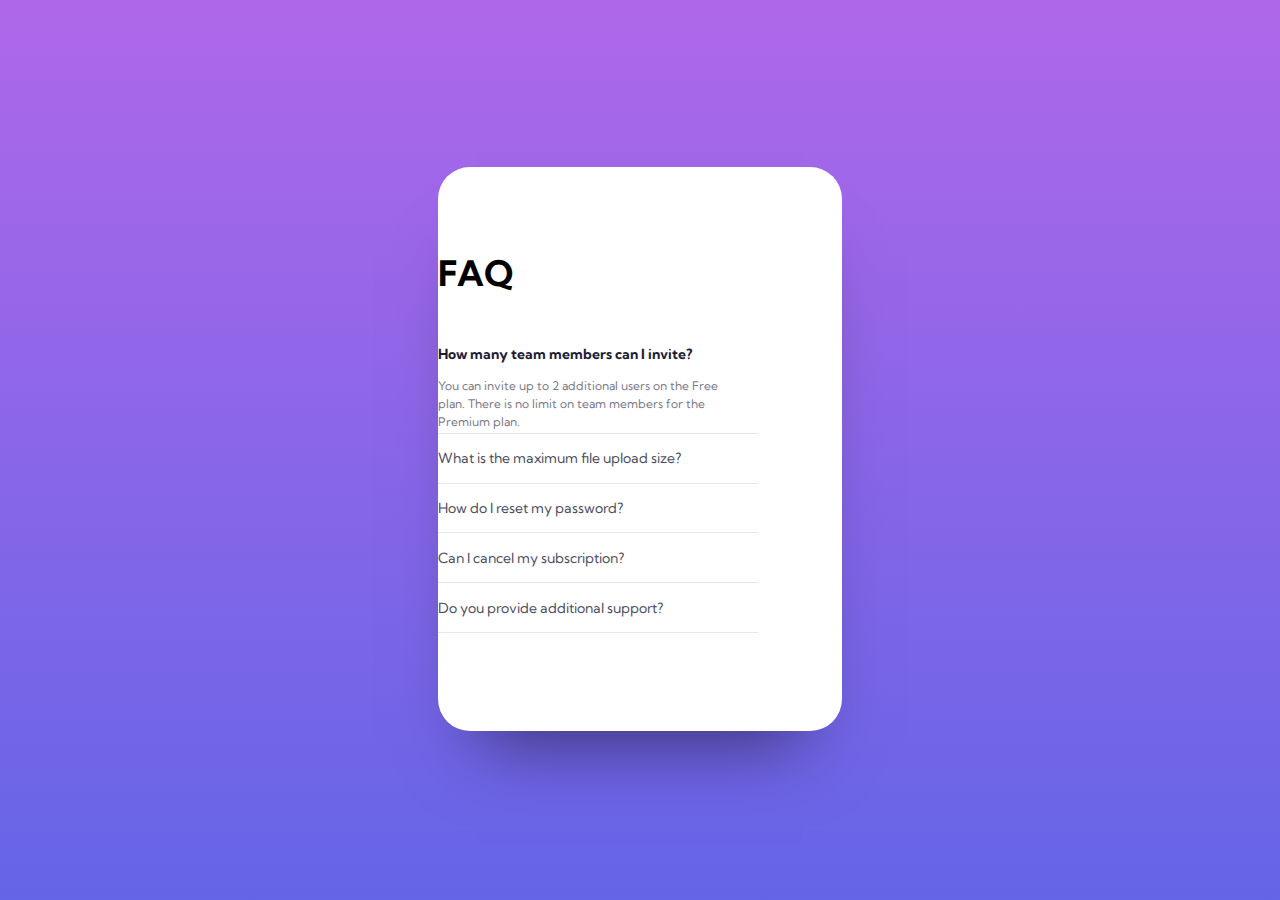
==== faq-accordion-card-main/index.html @ 456164fc "faq-accordian" ====
<!DOCTYPE html>
<html lang="en">
<head>
  <meta charset="UTF-8">
  <meta name="viewport" content="width=device-width, initial-scale=1.0"> <!-- displays site properly based on user's device -->

  <link rel="icon" type="image/png" sizes="32x32" href="./images/favicon-32x32.png">
  <link rel="stylesheet" href="style.css">
  <script defer src="main.js"></script>
  <title>Frontend Mentor | FAQ Accordion Card</title>

  <!-- Feel free to remove these styles or customise in your own stylesheet 👍 -->
  <style>
    .attribution { font-size: 11px; text-align: center; }
    .attribution a { color: hsl(228, 45%, 44%); }
  </style>
</head>
<body>

  
  <div class="card">
    <div class="card-image"> 
      <img class="card-image-bg" src="/images/bg-pattern-desktop.svg" alt="">
      <img class="card-image-main" src="/images/illustration-woman-online-desktop.svg" alt="">
    </div>
    <div class="card-faq">
      <p class="title">FAQ</p>
      <ul class="faq-list">
        <li class="faq-item" state="open">
          
            <p class="faq-question">How many team members can I invite?  </p>
          
          <p class="faq-answer">You can invite up to 2 additional users on the Free plan. There is no limit on 
            team members for the Premium plan.</p>
        </li>
        <li class="faq-item" state="closed">
          
            <p class="faq-question">What is the maximum file upload size?</p>
          
          <p class="faq-answer">No more than 2GB. All files in your account must fit your allotted storage space.</p>
        </li>
        <li class="faq-item" state="closed">
          
            <p class="faq-question">How do I reset my password?</p>
          
          <p class="faq-answer">Click “Forgot password” from the login page or “Change password” from your profile page.
            A reset link will be emailed to you.</p>
        </li>
        <li class="faq-item" state="closed">
          
            <p class="faq-question">Can I cancel my subscription?</p>
          
          <p class="faq-answer">Yes! Send us a message and we’ll process your request no questions asked.</p>
        </li>
        <li class="faq-item" state="closed">
          
            <p class="faq-question"> Do you provide additional support?</p>
          
          <p class="faq-answer">Chat and email support is available 24/7. Phone lines are open during normal business hours.</p>
        </li>
      </ul> 
    </div>
  </div>
</body>
</html>
---- faq-accordion-card-main/style.css ----
@import url('https://fonts.googleapis.com/css2?family=Kumbh+Sans:wght@400;700&display=swap');

:root {
    --text-faq-focus: hsl(238, 29%, 16%);
    --text-faq : hsl(237, 12%, 33%);
    --text-answer : hsl(240, 6%, 50%);
    --text-arrow: hsl(14, 88%, 65%);
    --gradient-start: hsl(273, 75%, 66%);
    --gradient-end: hsl(240, 73%, 65%);
    --divider: hsl(240, 5%, 91%);
    
}
*, *::before, *::after {
    box-sizing: border-box;
}

body {
    display: grid;
    place-items: center;
    background: linear-gradient(to bottom, var(--gradient-start) , var(--gradient-end));
    background-attachment: fixed;
    font-size: 14px;
    min-height: 98vh;
    width: auto;
}

.card {
    display: flex;
    background: white;
    border-radius: 2rem;
    position: relative;
    box-shadow: 0 50px 70px -40px rgba(0,0,0,0.5),
                -320px 20px 80px -250px  rgba(0,0,0,0.8)
    ;
}

.card::before {
    content: url("/images/illustration-box-desktop.svg");
    position: absolute;
    top: 40%;
    left: -13%;
    z-index: 1;
}

.card-image {
    position: relative;
    overflow: hidden;
}

.card-image-bg {
    position: absolute;
    object-fit: contain;
    top: -55%;
    left: -125%;
}

.card-image-main {
    transform: translate(-18%, 20%);
}

.card-faq {
    font-family: 'Kumbh Sans', sans-serif;
    padding: 6em 6em 6em 0;
}

.title {
    font-size: 2.5em;
    font-weight: 700;
    margin-top: 0;
}

.faq-list {
    list-style: none;
    padding: 0;
}

.faq-item {
    width: 40ch;
    padding: 0.1em 0;
    padding-right: 1em;
    border-bottom: 1px solid var(--divider);
    border-width: calc(100% + 20em);
    overflow: hidden;
}

.faq-question {
    display: block;
    color: var(--text-faq);
    position: relative;
    background: white;
    z-index: 1;
}

.faq-question:hover {
    cursor: pointer;
}

.faq-item[state="closed"]  .faq-question:hover{
    color: var(--text-arrow);
}

.faq-question::before {
    content: url("/images/icon-arrow-down.svg");
    position: absolute;
    right: -1em;
    bottom: 0;
}

.faq-item[state='open'] .faq-question {
    color: var(--text-faq-focus);
    font-weight: 700;
}

.faq-item[state='open'] .faq-question::before {
    transform: rotate(180deg);
}

.faq-answer {
    color: var(--text-answer);
    font-size: 12px;
    line-height: 1.5em;
    transition: all 100ms linear;
    max-height: 100px;
    margin: 0;
}

.faq-item[state='closed'] .faq-answer {
   max-height: 0;
}

@media (max-width: 800px) {

    body {
        height: auto;
    }
    
    .card{
        flex-direction: column;
    }

    .card::before {
        transform: scale(0.4);
        top: -5rem;
        left: 0.0rem;
    }

    .card-image {
        position: relative;
        overflow: visible;

    }

    .card-image-main {
        position: absolute;
        transform: scale(0.5);
        top: -12.5rem;
        left: -3.75rem;
        
    }

    .card-image-bg {
        transform: scale(0.25);
        top: -35em;
        left: -19.3rem;
    }

    .card-faq {
        margin-top: 6rem;
        padding: 2em;
    }

    .title {
        text-align: center;
    }

    .faq-item {
        width: 35ch;
    }

}

@media (max-height: 750px) and (max-width: 800px) {
    .card {
        margin-top: 10rem;
    }

}
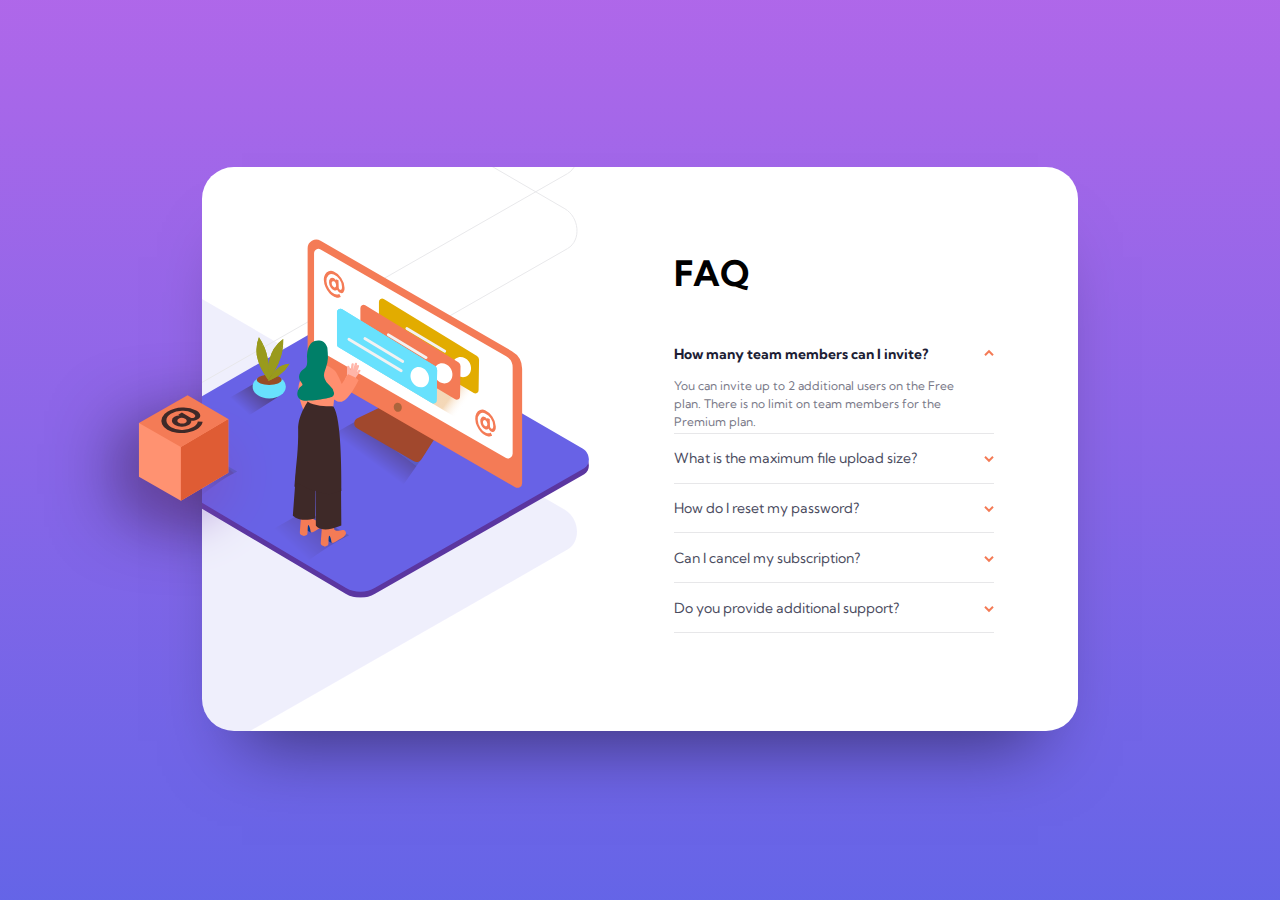
==== commit b6606e7a: "fixed bugs with accordion" ====
--- a/faq-accordion-card-main/index.html
+++ b/faq-accordion-card-main/index.html
@@ -20,8 +20,8 @@
   
   <div class="card">
     <div class="card-image"> 
-      <img class="card-image-bg" src="/images/bg-pattern-desktop.svg" alt="">
-      <img class="card-image-main" src="/images/illustration-woman-online-desktop.svg" alt="">
+      <img class="card-image-bg" src="./images/bg-pattern-desktop.svg" alt="">
+      <img class="card-image-main" src="./images/illustration-woman-online-desktop.svg" alt="">
     </div>
     <div class="card-faq">
       <p class="title">FAQ</p>
--- a/faq-accordion-card-main/style.css
+++ b/faq-accordion-card-main/style.css
@@ -35,7 +35,7 @@
 }
 
 .card::before {
-    content: url("/images/illustration-box-desktop.svg");
+    content: url("./images/illustration-box-desktop.svg");
     position: absolute;
     top: 40%;
     left: -13%;
@@ -100,7 +100,7 @@
 }
 
 .faq-question::before {
-    content: url("/images/icon-arrow-down.svg");
+    content: url("./images/icon-arrow-down.svg");
     position: absolute;
     right: -1em;
     bottom: 0;
